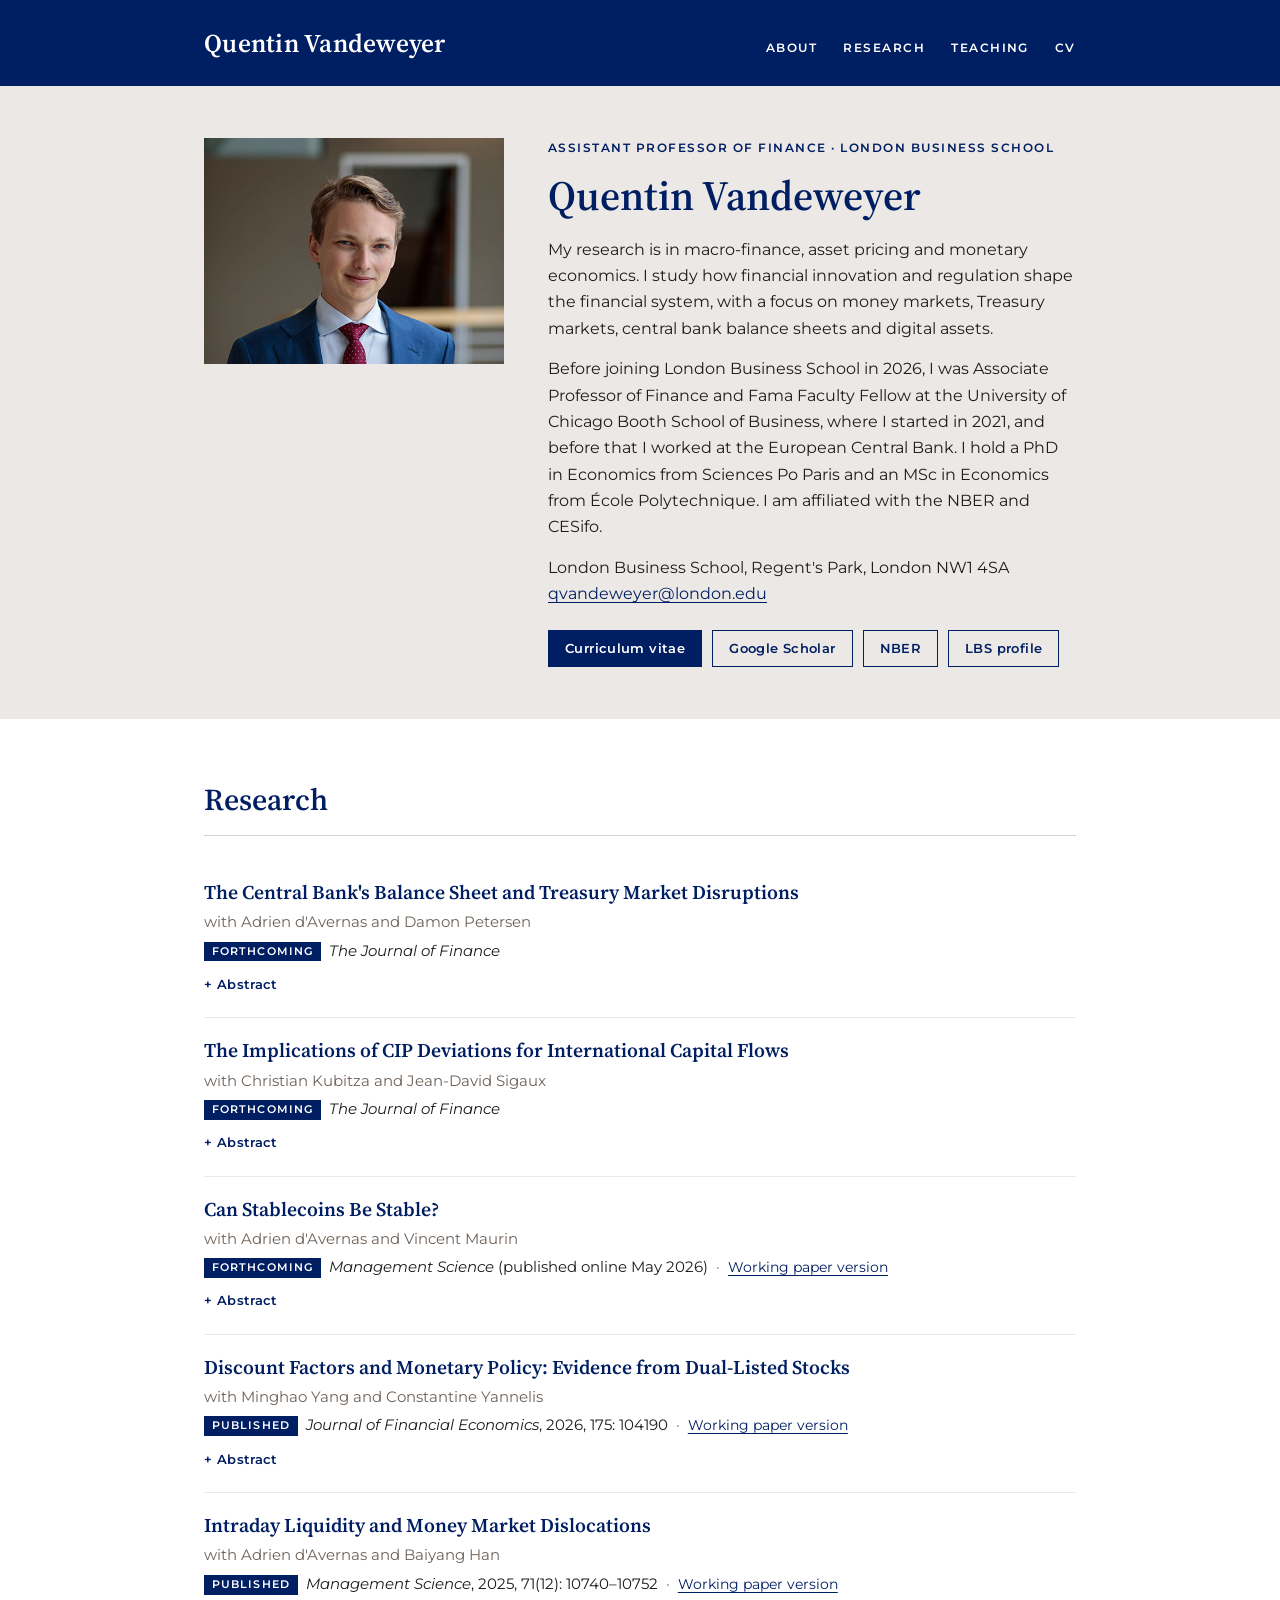
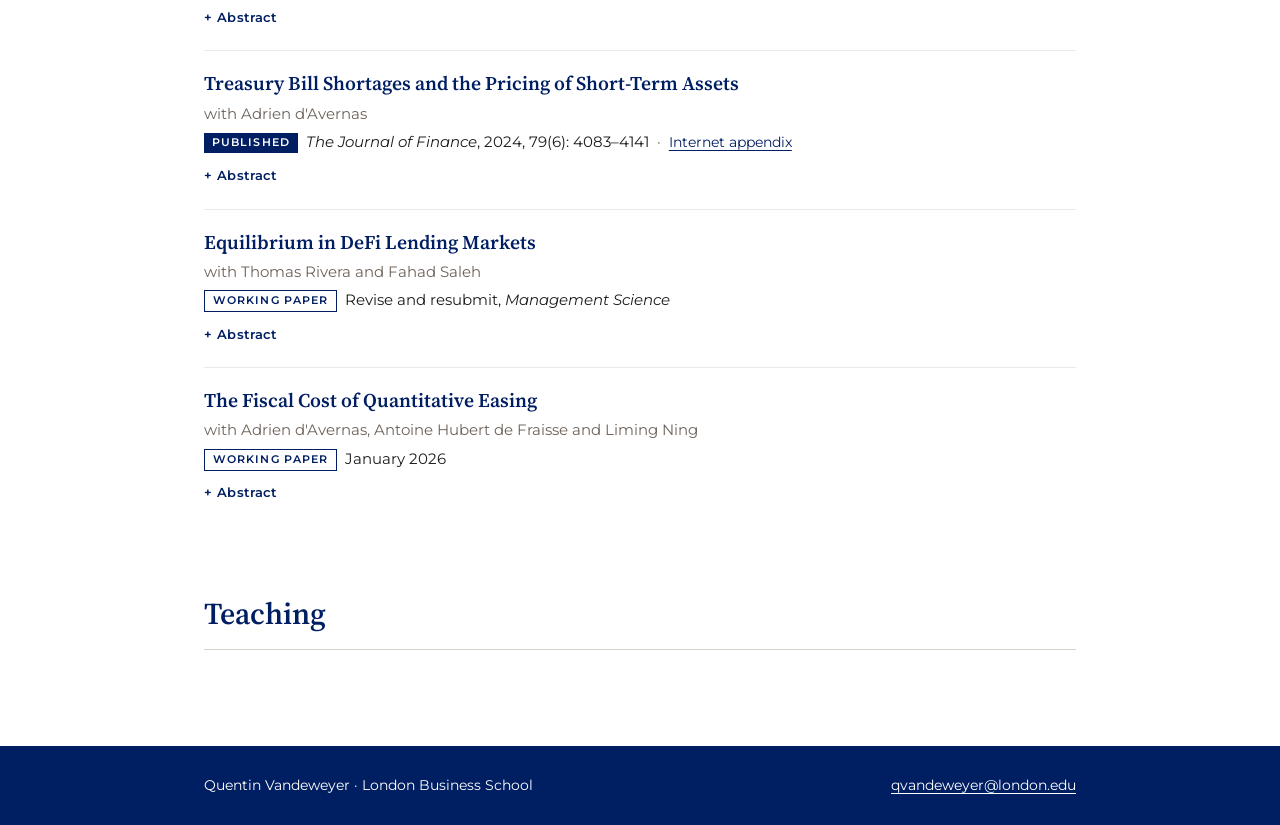
==== index.html @ 08b441ad "feat: personal website and updated CV for London Business School Replaces the WordPress redirect to " ====
<!doctype html>
<html lang="en">
<head>
  <meta charset="utf-8">
  <meta name="viewport" content="width=device-width, initial-scale=1">
  <title>Quentin Vandeweyer</title>
  <meta name="description" content="Quentin Vandeweyer, Assistant Professor of Finance at London Business School. Research in macro-finance, asset pricing and monetary economics.">
  <link rel="icon" href="assets/favicon.svg" type="image/svg+xml">
  <link rel="preconnect" href="https://fonts.googleapis.com">
  <link rel="preconnect" href="https://fonts.gstatic.com" crossorigin>
  <link href="https://fonts.googleapis.com/css2?family=Montserrat:wght@400;600&family=Source+Serif+4:opsz,wght@8..60,600&display=swap" rel="stylesheet">
  <link rel="stylesheet" href="style.css">
</head>
<body>

<header class="masthead">
  <div class="wrap">
    <a class="name" href="#top">Quentin Vandeweyer</a>
    <nav>
      <a href="#about">About</a>
      <a href="#research">Research</a>
      <a href="#teaching">Teaching</a>
      <a href="cv/cv.pdf">CV</a>
    </nav>
  </div>
</header>

<main id="top">

<section class="intro" id="about">
  <div class="wrap">
    <img src="assets/photo.jpg" alt="Portrait of Quentin Vandeweyer" width="512" height="386">
    <div>
      <p class="role">Assistant Professor of Finance &middot; London Business School</p>
      <h1>Quentin Vandeweyer</h1>
      <p>My research is in macro-finance, asset pricing and monetary economics. I study how financial innovation and regulation shape the financial system, with a focus on money markets, Treasury markets, central bank balance sheets and digital assets.</p>
      <p>Before joining London Business School in 2026, I was Associate Professor of Finance and Fama Faculty Fellow at the University of Chicago Booth School of Business, where I started in 2021, and before that I worked at the European Central Bank. I hold a PhD in Economics from Sciences Po Paris and an MSc in Economics from &Eacute;cole Polytechnique. I am affiliated with the NBER and CESifo.</p>
      <p>London Business School, Regent's Park, London NW1 4SA<br>
         <a href="mailto:qvandeweyer@london.edu">qvandeweyer@london.edu</a></p>
      <div class="links">
        <a class="primary" href="cv/cv.pdf">Curriculum vitae</a>
        <a href="https://scholar.google.com/citations?user=d5ex_toAAAAJ&amp;hl=en">Google Scholar</a>
        <a href="https://www.nber.org/people/quentin_vandeweyer">NBER</a>
        <a href="https://www.london.edu/faculty-and-research/faculty-profiles/q/quentin-vandeweyer">LBS profile</a>
      </div>
    </div>
  </div>
</section>

<div class="wrap">

<section class="block" id="research">
  <h2>Research</h2>
  <ol class="papers">

    <li class="paper">
      <h3><a href="papers/draft_treasury_oct2025.pdf">The Central Bank's Balance Sheet and Treasury Market Disruptions</a></h3>
      <p class="authors">with Adrien d'Avernas and Damon Petersen</p>
      <p class="status"><span class="tag">Forthcoming</span><em>The Journal of Finance</em></p>
      <details>
        <summary>Abstract</summary>
        <p>We study how banking regulation and the central bank balance sheet jointly influence Treasury market fragility. In a dynamic general equilibrium model, leverage-ratio requirements push Treasuries from banks to unregulated hedge funds that arbitrage the cash-futures basis, while intraday reserve regulations constrain banks' repo lending to hedge funds when repo funding is stressed. As a result, the likelihood and severity of disruptions&mdash;and, via hedge funds' compensation for liquidity risk, the cash-futures basis&mdash;depend on the size of the central bank's balance sheet and the expected duration of shocks.</p>
      </details>
    </li>

    <li class="paper">
      <h3><a href="papers/kubitzasigauxvandeweyer_20260309.pdf">The Implications of CIP Deviations for International Capital Flows</a></h3>
      <p class="authors">with Christian Kubitza and Jean-David Sigaux</p>
      <p class="status"><span class="tag">Forthcoming</span><em>The Journal of Finance</em></p>
      <details>
        <summary>Abstract</summary>
        <p>We study how deviations from covered interest rate parity affect international capital flows using novel data that combine euro-area FX derivatives with securities holdings statistics. Non-bank investors hedge nearly half of their USD exposures, primarily with short-term derivatives, creating a significant maturity mismatch with their bond holdings. Consistent with a currency-hedging channel, USD bond holdings decline following a widening of the USD&ndash;EUR cross-currency basis, especially for investors with larger hedging rollover needs. These bond-demand shifts significantly affect U.S. and euro-area bond prices. Our findings establish a new determinant of international capital flows with important consequences for financial stability.</p>
      </details>
    </li>

    <li class="paper">
      <h3><a href="https://doi.org/10.1287/mnsc.2024.06992">Can Stablecoins Be Stable?</a></h3>
      <p class="authors">with Adrien d'Avernas and Vincent Maurin</p>
      <p class="status"><span class="tag">Forthcoming</span><em>Management Science</em> (published online May 2026)<span class="sep">&middot;</span><a class="extra" href="papers/stablecoin_draft_dec_2025.pdf">Working paper version</a></p>
      <details>
        <summary>Abstract</summary>
        <p>This paper provides a general model of stablecoins, cryptocurrencies pegged to a traditional currency. We characterize the optimal design of a stablecoin protocol that generates seigniorage fees from issuance. We use this framework to assess the ability of various protocol designs to maintain the peg. Our model rationalizes algorithmic backing of stablecoins, but highlights its greater fragility relative to collateralization. Immutable smart contracts improve stability because the issuer suffers from a commitment problem. Even under full collateralization, promises to repurchase stablecoins when demand drops are not credible. Alternatively, the protocol can restore commitment by decentralizing issuance, which highlights a new benefit of DeFi protocols.</p>
      </details>
    </li>

    <li class="paper">
      <h3><a href="https://doi.org/10.1016/j.jfineco.2025.104190">Discount Factors and Monetary Policy: Evidence from Dual-Listed Stocks</a></h3>
      <p class="authors">with Minghao Yang and Constantine Yannelis</p>
      <p class="status"><span class="tag">Published</span><em>Journal of Financial Economics</em>, 2026, 175: 104190<span class="sep">&middot;</span><a class="extra" href="papers/dualshares_april_2025.pdf">Working paper version</a></p>
      <details>
        <summary>Abstract</summary>
        <p>This paper studies the transmission of monetary policy to the stock market through investors' discount factors. To isolate this channel, we examine the effect of U.S. monetary policy surprises on the price ratio of the same stock listed simultaneously in Hong Kong and Mainland China. We identify a strong discount rate channel driven exclusively by cycle-amplifying surprises, defined as rate cuts during easing cycles and surprise hikes during tightening cycles. A 100 basis point cycle-amplifying surprise induces a 30 basis point change in the price ratio within five days.</p>
      </details>
    </li>

    <li class="paper">
      <h3><a href="https://doi.org/10.1287/mnsc.2023.04037">Intraday Liquidity and Money Market Dislocations</a></h3>
      <p class="authors">with Adrien d'Avernas and Baiyang Han</p>
      <p class="status"><span class="tag">Published</span><em>Management Science</em>, 2025, 71(12): 10740&ndash;10752<span class="sep">&middot;</span><a class="extra" href="papers/intraday_liquidity_draft_december_2024.pdf">Working paper version</a></p>
      <details>
        <summary>Abstract</summary>
        <p>This paper proposes a new model of monetary policy implementation to account for two key developments: (i) the introduction of intraday liquidity requirements and (ii) the decreasing relevance of the federal funds market in favor of repurchase agreement (repo) markets with nonbank participants. Our paper studies how liquidity requirements prevent banks from arbitraging between the fed funds and repo markets and generate large repo spikes. We propose a simple measure of excess intraday reserves. Consistent with our theory, this metric is close to zero in 2019Q2, when U.S. repo markets experienced a spike of 400 basis points.</p>
      </details>
    </li>

    <li class="paper">
      <h3><a href="https://doi.org/10.1111/jofi.13376">Treasury Bill Shortages and the Pricing of Short-Term Assets</a></h3>
      <p class="authors">with Adrien d'Avernas</p>
      <p class="status"><span class="tag">Published</span><em>The Journal of Finance</em>, 2024, 79(6): 4083&ndash;4141<span class="sep">&middot;</span><a class="extra" href="papers/t-bill-shortage-internet-appendix.pdf">Internet appendix</a></p>
      <details>
        <summary>Abstract</summary>
        <p>We propose a model of post-GFC money markets and monetary policy implementation. In our framework, capital regulation may deter banks from intermediating liquidity derived from holding reserves to shadow banks. Consequently, money markets can be segmented, and the scarcity of Treasury bills available to shadow banks is the main driver of short-term spreads. In this regime, open market operations have an inverse effect on net liquidity provision when swapping ample reserves for scarce T-bills or repos. Our model quantitatively accounts for post-2010 time series for repo rates, T-bill yields, and the Fed's reverse repo facility usage.</p>
      </details>
    </li>

    <li class="paper">
      <h3><a href="papers/defi_lending_draft_march2024.pdf">Equilibrium in DeFi Lending Markets</a></h3>
      <p class="authors">with Thomas Rivera and Fahad Saleh</p>
      <p class="status"><span class="tag wp">Working paper</span>Revise and resubmit, <em>Management Science</em></p>
      <details>
        <summary>Abstract</summary>
        <p>We develop a model of Decentralized Finance (DeFi) lending platforms that set interest rates as programmable functions of the utilization of available funds. These platforms are unable to incorporate off-chain information into the platform's interest rates, leading to inefficient DeFi equilibria that feature excess demand or supply. Absent uncertainty about withdrawals, these inefficiencies can be made arbitrarily small through an interest rate function that is highly sensitive to changes in utilization. In contrast, in the presence of withdrawal shocks, the optimal interest rate function must balance a trade-off between the efficiency and volatility of interest rates.</p>
      </details>
    </li>

    <li class="paper">
      <h3><a href="papers/fiscal_cost_of_qe_draft_jan_2026.pdf">The Fiscal Cost of Quantitative Easing</a></h3>
      <p class="authors">with Adrien d'Avernas, Antoine Hubert de Fraisse and Liming Ning</p>
      <p class="status"><span class="tag wp">Working paper</span>January 2026</p>
      <details>
        <summary>Abstract</summary>
        <p>Quantitative easing (QE) shortens the duration of the consolidated public balance sheet by swapping long-term government bonds for short, floating-rate liabilities, thereby shifting interest-rate risk onto taxpayers. In segmented bond markets, absorbing duration from the marginal investor can support real activity, but it also generates state-contingent losses that must be financed with distortionary taxes. We quantify the resulting ex ante fiscal-efficiency cost by forecasting QE-portfolio return distributions and mapping these into expected tax deadweight losses under a conservative terminal tax rule. Across all recent U.S. QE programs, the expected costs total 0.24% of GDP under risk-neutral valuation and 0.94% as an upper bound. Relative to published benefit estimates, each QE program appears to have a positive NPV at inception.</p>
      </details>
    </li>

  </ol>
</section>

<section class="block" id="teaching">
  <h2>Teaching</h2>
</section>

</div>
</main>

<footer>
  <div class="wrap">
    <span>Quentin Vandeweyer &middot; London Business School</span>
    <a href="mailto:qvandeweyer@london.edu">qvandeweyer@london.edu</a>
  </div>
</footer>

</body>
</html>
---- style.css ----
:root {
  --navy: #001e62;
  --navy-soft: #5f739b;
  --stone: #ebe8e5;
  --stone-line: #d7d2cb;
  --ink: #1d1d1f;
  --muted: #6e6259;
  --bg: #ffffff;
  --serif: "Source Serif 4", Georgia, serif;
  --sans: "Montserrat", "Helvetica Neue", Arial, sans-serif;
}

* { box-sizing: border-box; }

html { scroll-behavior: smooth; }

body {
  margin: 0;
  background: var(--bg);
  color: var(--ink);
  font-family: var(--sans);
  font-size: 16px;
  line-height: 1.65;
}

a { color: var(--navy); text-underline-offset: 3px; }
a:hover { color: var(--navy-soft); }

.wrap { max-width: 920px; margin: 0 auto; padding: 0 24px; }

/* Header */
.masthead { background: var(--navy); color: #fff; }
.masthead .wrap {
  display: flex; flex-wrap: wrap; align-items: baseline; justify-content: space-between;
  gap: 8px 32px; padding-top: 22px; padding-bottom: 22px;
}
.masthead .name {
  font-family: var(--serif); font-weight: 600; font-size: 1.6rem; letter-spacing: 0.01em;
  color: #fff; text-decoration: none;
}
.masthead nav { display: flex; flex-wrap: wrap; gap: 4px 26px; }
.masthead nav a {
  color: #fff; text-decoration: none; font-size: 0.78rem; font-weight: 600;
  letter-spacing: 0.12em; text-transform: uppercase; padding-bottom: 3px;
  border-bottom: 2px solid transparent;
}
.masthead nav a:hover { color: #fff; border-bottom-color: #fff; }

/* Intro */
.intro { background: var(--stone); }
.intro .wrap {
  display: grid; grid-template-columns: 300px 1fr; gap: 44px; align-items: start;
  padding-top: 52px; padding-bottom: 52px;
}
.intro img { width: 100%; height: auto; display: block; }
.role {
  margin: 0 0 4px; font-size: 0.78rem; font-weight: 600; letter-spacing: 0.12em;
  text-transform: uppercase; color: var(--navy);
}
.intro h1 {
  margin: 0 0 18px; font-family: var(--serif); font-weight: 600; font-size: 2.6rem;
  line-height: 1.1; color: var(--navy);
}
.intro p { margin: 0 0 14px; }
.links { display: flex; flex-wrap: wrap; gap: 10px; margin-top: 22px; }
.links a {
  display: inline-block; padding: 7px 16px; border: 1.5px solid var(--navy);
  font-size: 0.8rem; font-weight: 600; text-decoration: none; letter-spacing: 0.03em;
}
.links a.primary { background: var(--navy); color: #fff; }
.links a:hover { background: var(--navy); color: #fff; }

/* Sections */
section.block { padding: 56px 0 8px; }
section.block h2 {
  font-family: var(--serif); font-weight: 600; font-size: 1.9rem; color: var(--navy);
  margin: 0 0 24px; padding-bottom: 10px; border-bottom: 1px solid var(--stone-line);
}

/* Papers */
.papers { list-style: none; margin: 0; padding: 0; }
.paper { padding: 20px 0; border-bottom: 1px solid var(--stone); }
.paper:last-child { border-bottom: 0; }
.paper h3 {
  margin: 0 0 4px; font-family: var(--serif); font-weight: 600; font-size: 1.22rem; line-height: 1.35;
}
.paper h3 a { text-decoration: none; }
.paper h3 a:hover { text-decoration: underline; }
.authors { margin: 0; color: var(--muted); font-size: 0.92rem; }
.status { margin: 4px 0 0; font-size: 0.92rem; }
.status em { font-style: italic; }
.tag {
  display: inline-block; margin-right: 8px; padding: 1px 8px; font-size: 0.68rem; font-weight: 600;
  letter-spacing: 0.1em; text-transform: uppercase; vertical-align: 1px;
  background: var(--navy); color: #fff;
}
.tag.wp { background: transparent; color: var(--navy); border: 1px solid var(--navy); }
.paper details { margin-top: 8px; }
.paper summary {
  display: inline-block; cursor: pointer; font-size: 0.8rem; font-weight: 600; color: var(--navy);
  letter-spacing: 0.03em; list-style: none;
}
.paper summary::-webkit-details-marker { display: none; }
.paper summary::before { content: "+ "; }
.paper details[open] summary::before { content: "\2212  "; }
.paper .extra { font-size: 0.85rem; }
.paper .sep { margin: 0 8px; color: var(--muted); }
.paper details p { margin: 10px 0 0; font-size: 0.93rem; max-width: 72ch; }

.empty { color: var(--muted); margin: 0; }

/* Footer */
footer { margin-top: 64px; background: var(--navy); color: #fff; font-size: 0.85rem; }
footer .wrap { padding-top: 28px; padding-bottom: 28px; display: flex; flex-wrap: wrap; justify-content: space-between; gap: 12px; }
footer a { color: #fff; }

@media (max-width: 720px) {
  .wrap { padding: 0 16px; }
  .intro .wrap { grid-template-columns: 1fr; gap: 24px; padding-top: 32px; padding-bottom: 36px; }
  .intro img { max-width: 320px; }
  .intro h1 { font-size: 2.1rem; }
  section.block { padding-top: 40px; }
}
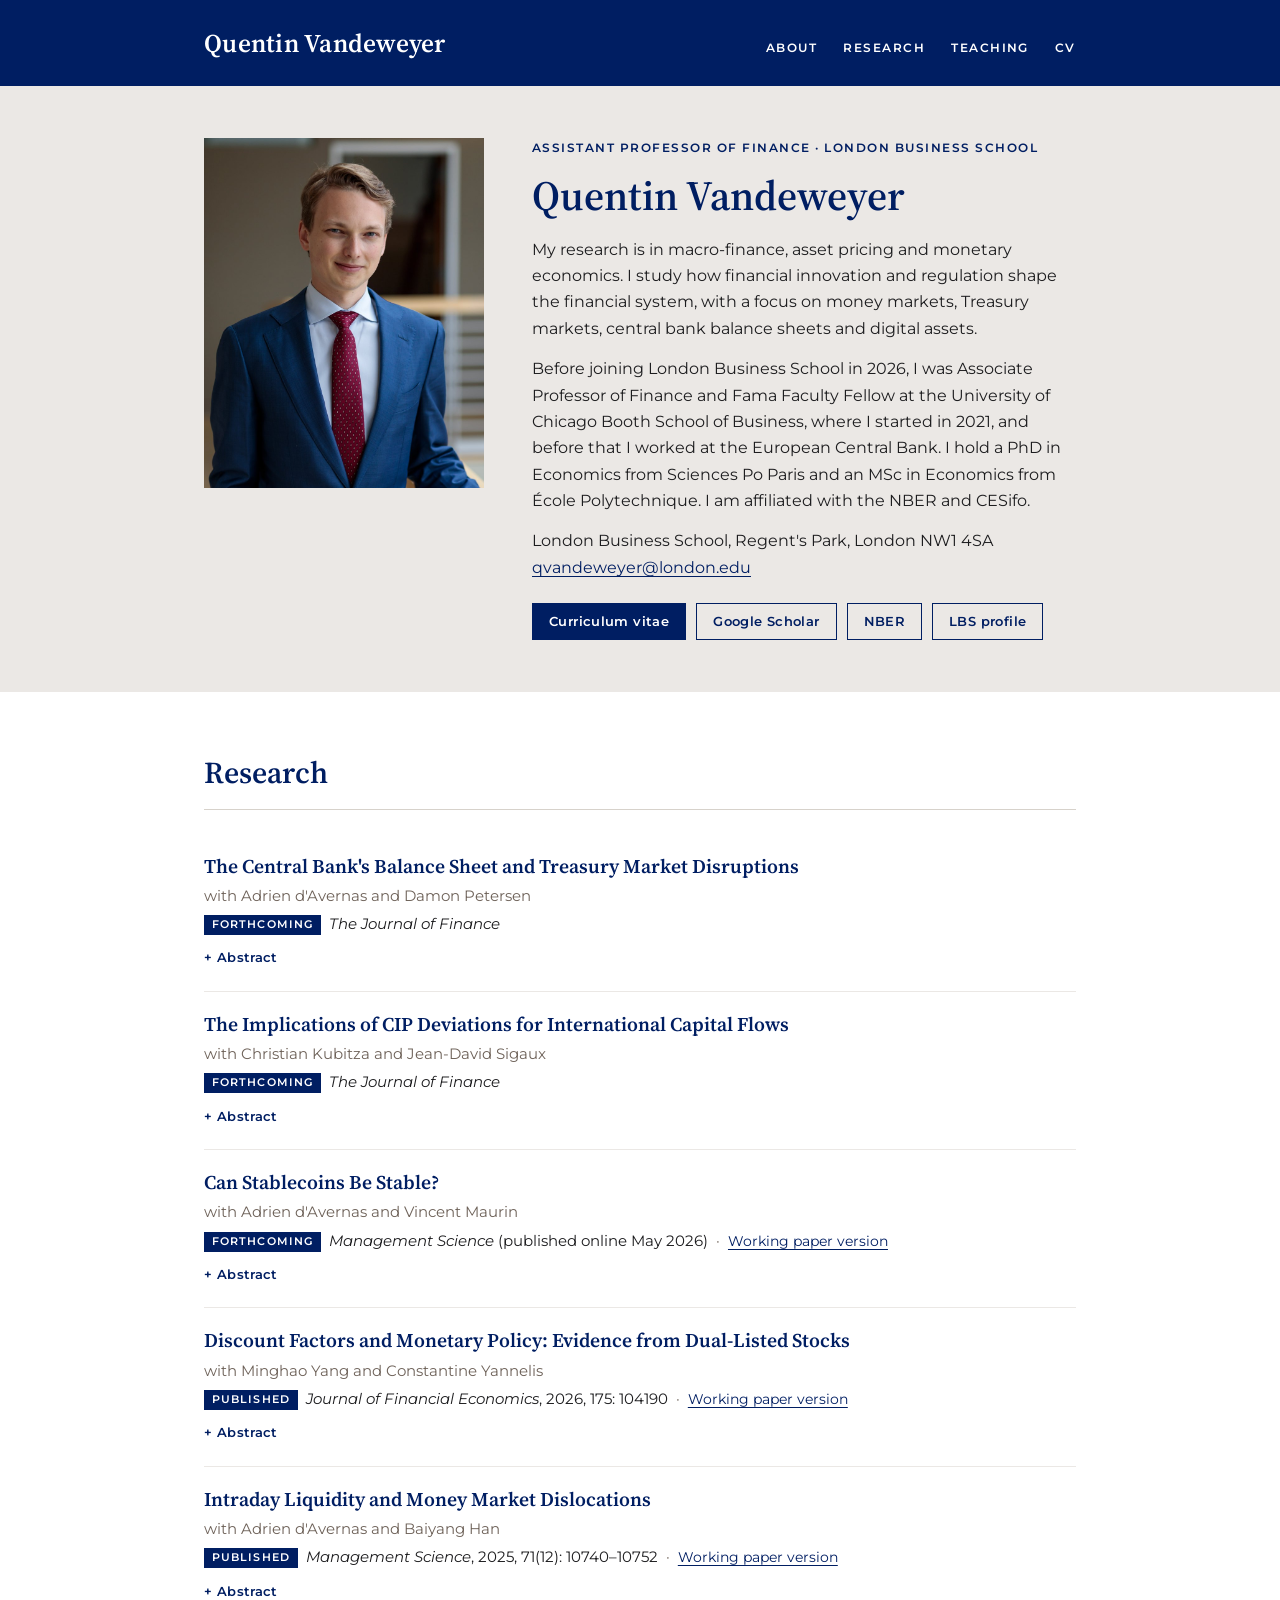
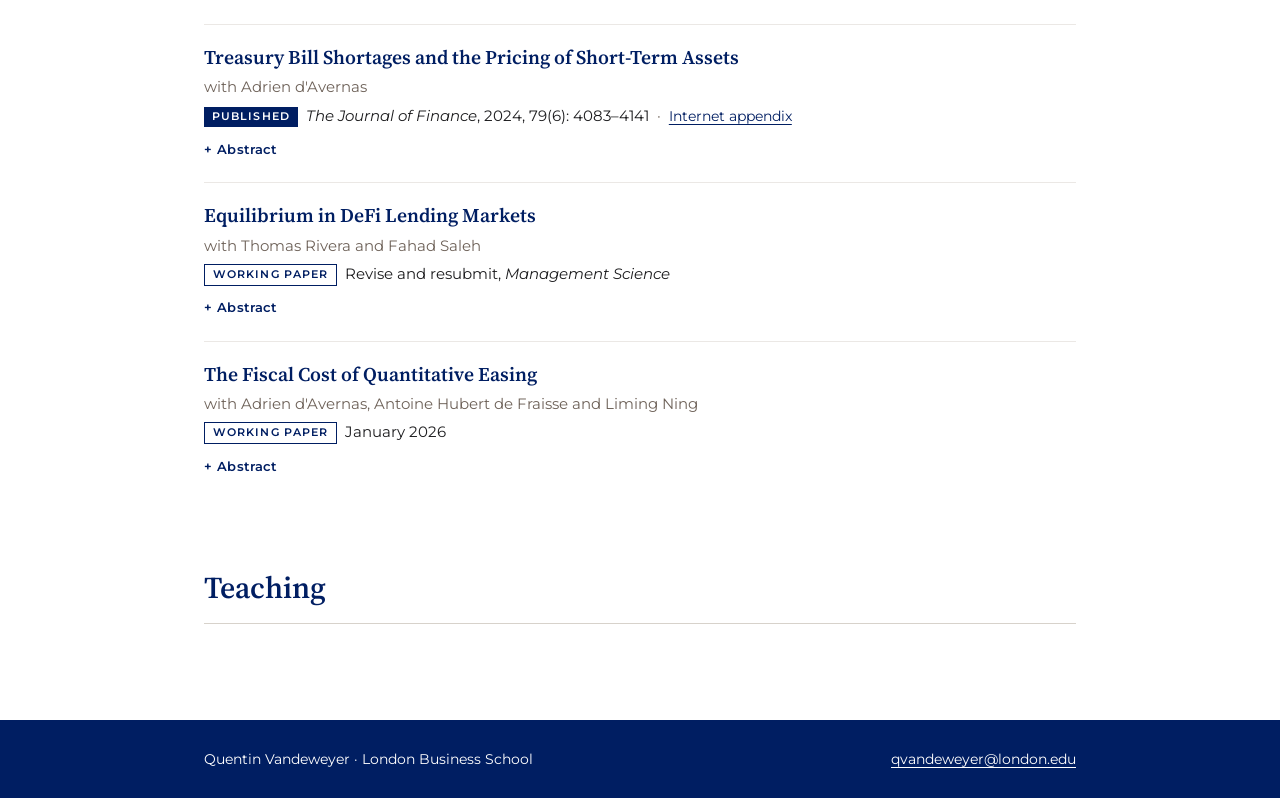
==== commit 6fae6e66: "fix: vertical portrait crop from the original photo shoot Co-Authored-By: Claude Opus 5.5 <noreply@a" ====
--- a/index.html
+++ b/index.html
@@ -29,7 +29,7 @@
 
 <section class="intro" id="about">
   <div class="wrap">
-    <img src="assets/photo.jpg" alt="Portrait of Quentin Vandeweyer" width="512" height="386">
+    <img src="assets/photo.jpg" alt="Portrait of Quentin Vandeweyer" width="900" height="1125">
     <div>
       <p class="role">Assistant Professor of Finance &middot; London Business School</p>
       <h1>Quentin Vandeweyer</h1>
--- a/style.css
+++ b/style.css
@@ -49,7 +49,7 @@
 /* Intro */
 .intro { background: var(--stone); }
 .intro .wrap {
-  display: grid; grid-template-columns: 300px 1fr; gap: 44px; align-items: start;
+  display: grid; grid-template-columns: 280px 1fr; gap: 48px; align-items: start;
   padding-top: 52px; padding-bottom: 52px;
 }
 .intro img { width: 100%; height: auto; display: block; }
@@ -117,7 +117,7 @@
 @media (max-width: 720px) {
   .wrap { padding: 0 16px; }
   .intro .wrap { grid-template-columns: 1fr; gap: 24px; padding-top: 32px; padding-bottom: 36px; }
-  .intro img { max-width: 320px; }
+  .intro img { max-width: 260px; }
   .intro h1 { font-size: 2.1rem; }
   section.block { padding-top: 40px; }
 }
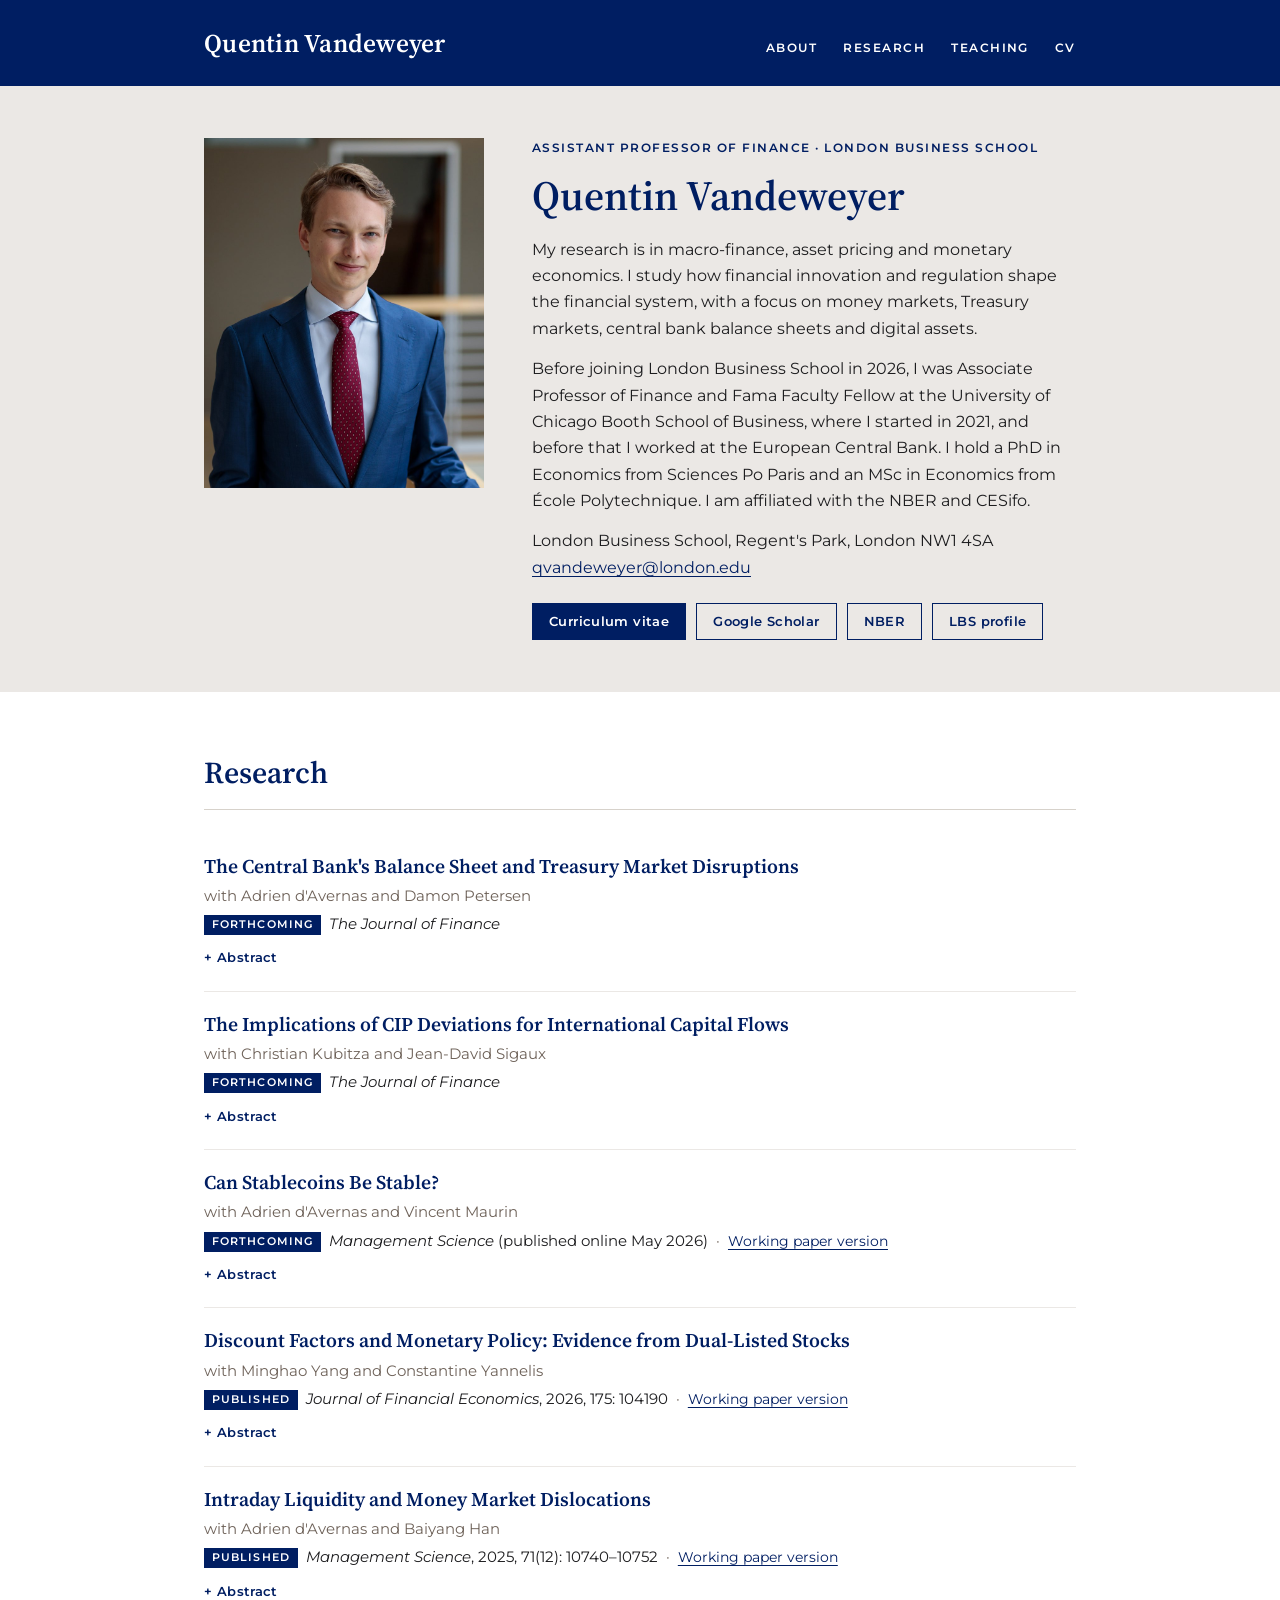
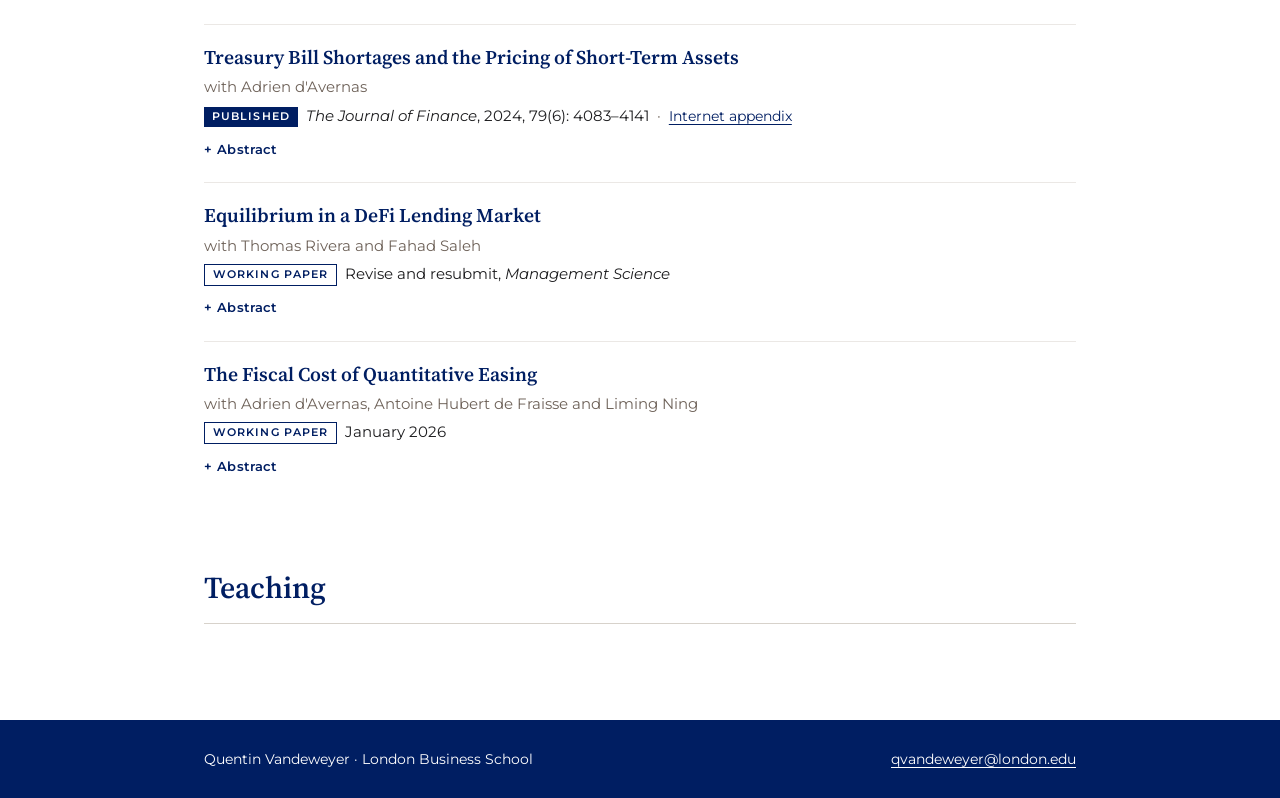
==== commit 4fbf8461: "fix: DeFi paper title as on the coauthors' pages and SSRN Co-Authored-By: Claude Opus 5.5 <noreply@a" ====
--- a/index.html
+++ b/index.html
@@ -114,7 +114,7 @@
     </li>
 
     <li class="paper">
-      <h3><a href="papers/defi_lending_draft_march2024.pdf">Equilibrium in DeFi Lending Markets</a></h3>
+      <h3><a href="papers/defi_lending_draft_march2024.pdf">Equilibrium in a DeFi Lending Market</a></h3>
       <p class="authors">with Thomas Rivera and Fahad Saleh</p>
       <p class="status"><span class="tag wp">Working paper</span>Revise and resubmit, <em>Management Science</em></p>
       <details>
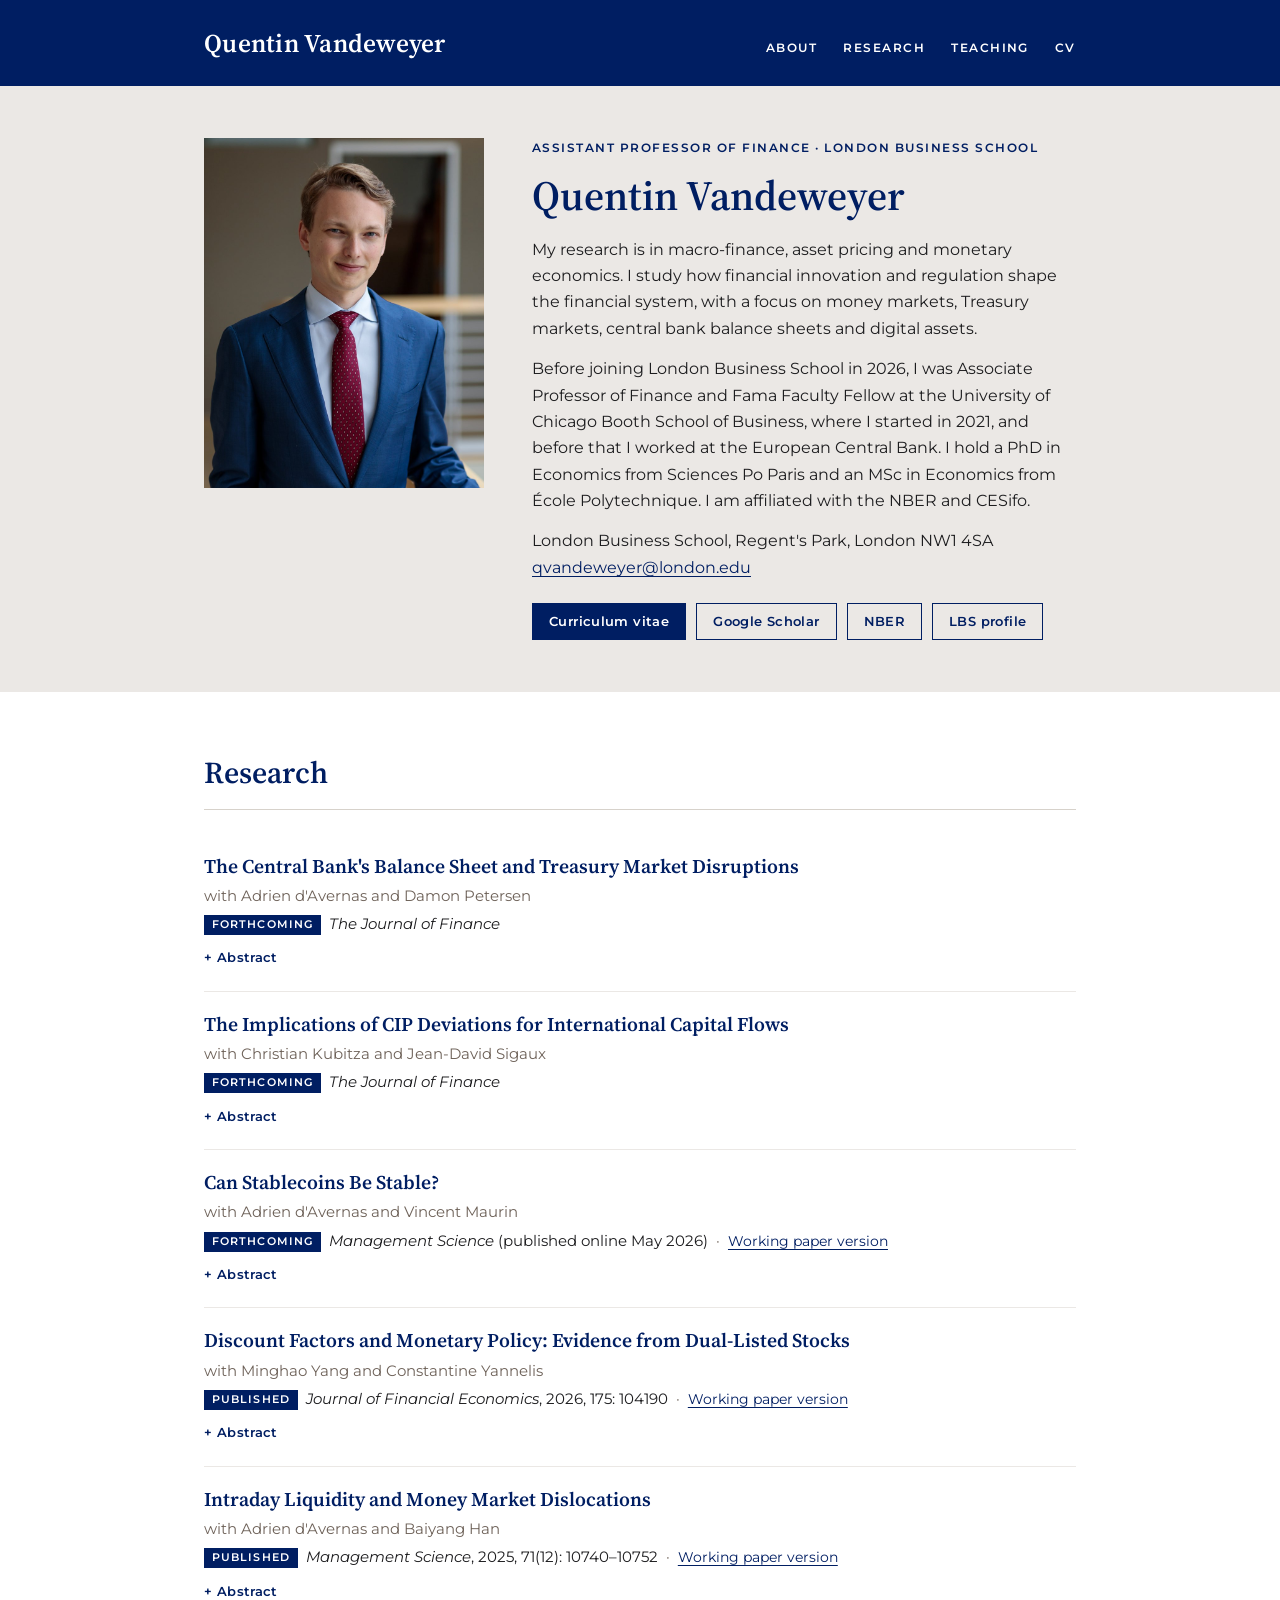
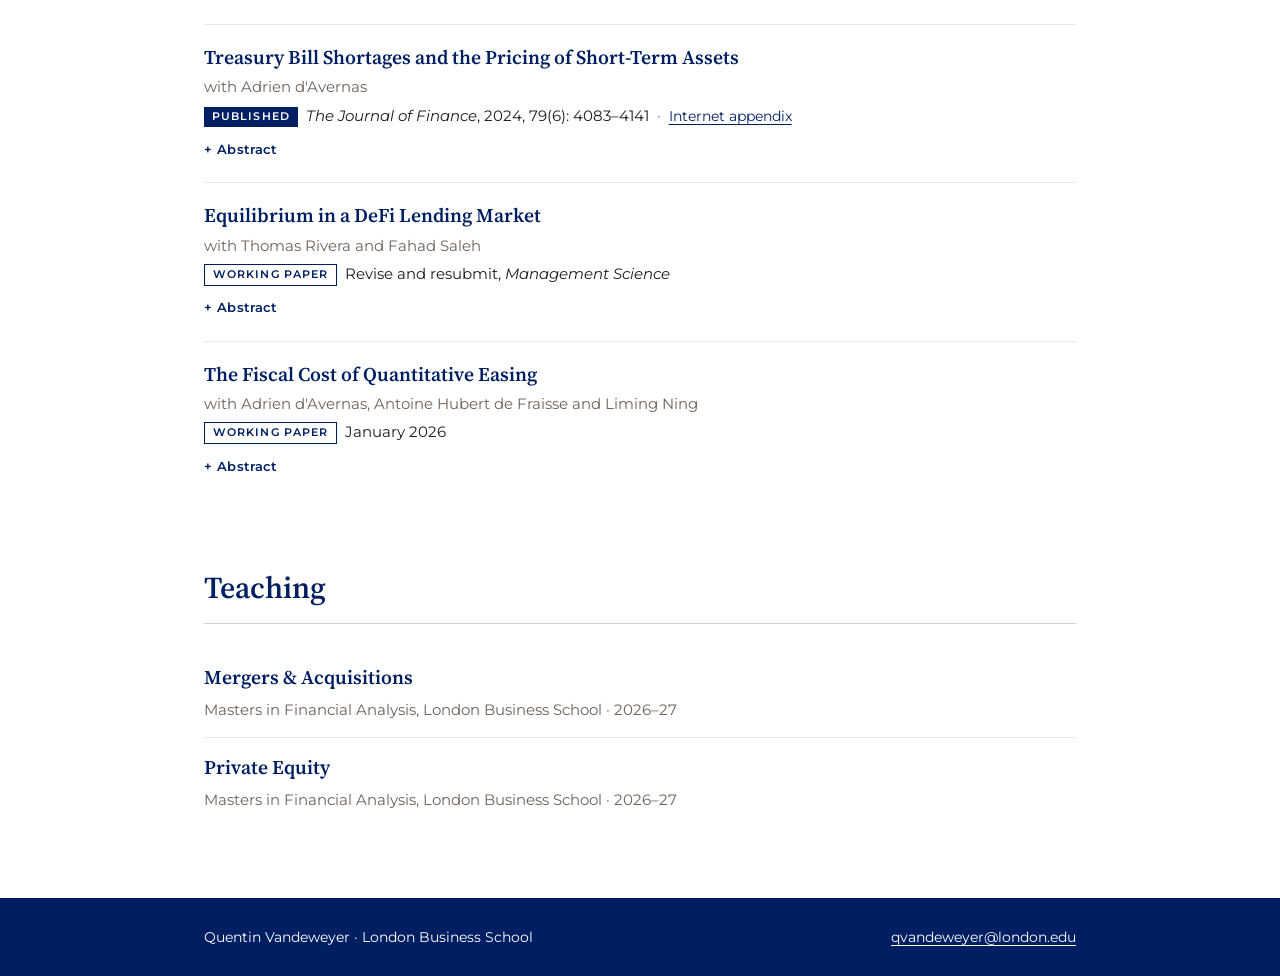
==== commit f2f53f89: "feat: 2026 talks on the CV and LBS teaching on the website Co-Authored-By: Claude Opus 5.5 <noreply@" ====
--- a/index.html
+++ b/index.html
@@ -138,6 +138,16 @@
 
 <section class="block" id="teaching">
   <h2>Teaching</h2>
+  <ul class="courses">
+    <li class="course">
+      <h3>Mergers &amp; Acquisitions</h3>
+      <p class="authors">Masters in Financial Analysis, London Business School &middot; 2026&ndash;27</p>
+    </li>
+    <li class="course">
+      <h3>Private Equity</h3>
+      <p class="authors">Masters in Financial Analysis, London Business School &middot; 2026&ndash;27</p>
+    </li>
+  </ul>
 </section>
 
 </div>
--- a/style.css
+++ b/style.css
@@ -107,6 +107,11 @@
 .paper .sep { margin: 0 8px; color: var(--muted); }
 .paper details p { margin: 10px 0 0; font-size: 0.93rem; max-width: 72ch; }
 
+
+.courses { list-style: none; margin: 0; padding: 0; }
+.course { padding: 14px 0; border-bottom: 1px solid var(--stone); }
+.course:last-child { border-bottom: 0; }
+.course h3 { margin: 0 0 4px; font-family: var(--serif); font-weight: 600; font-size: 1.22rem; color: var(--navy); }
 .empty { color: var(--muted); margin: 0; }
 
 /* Footer */
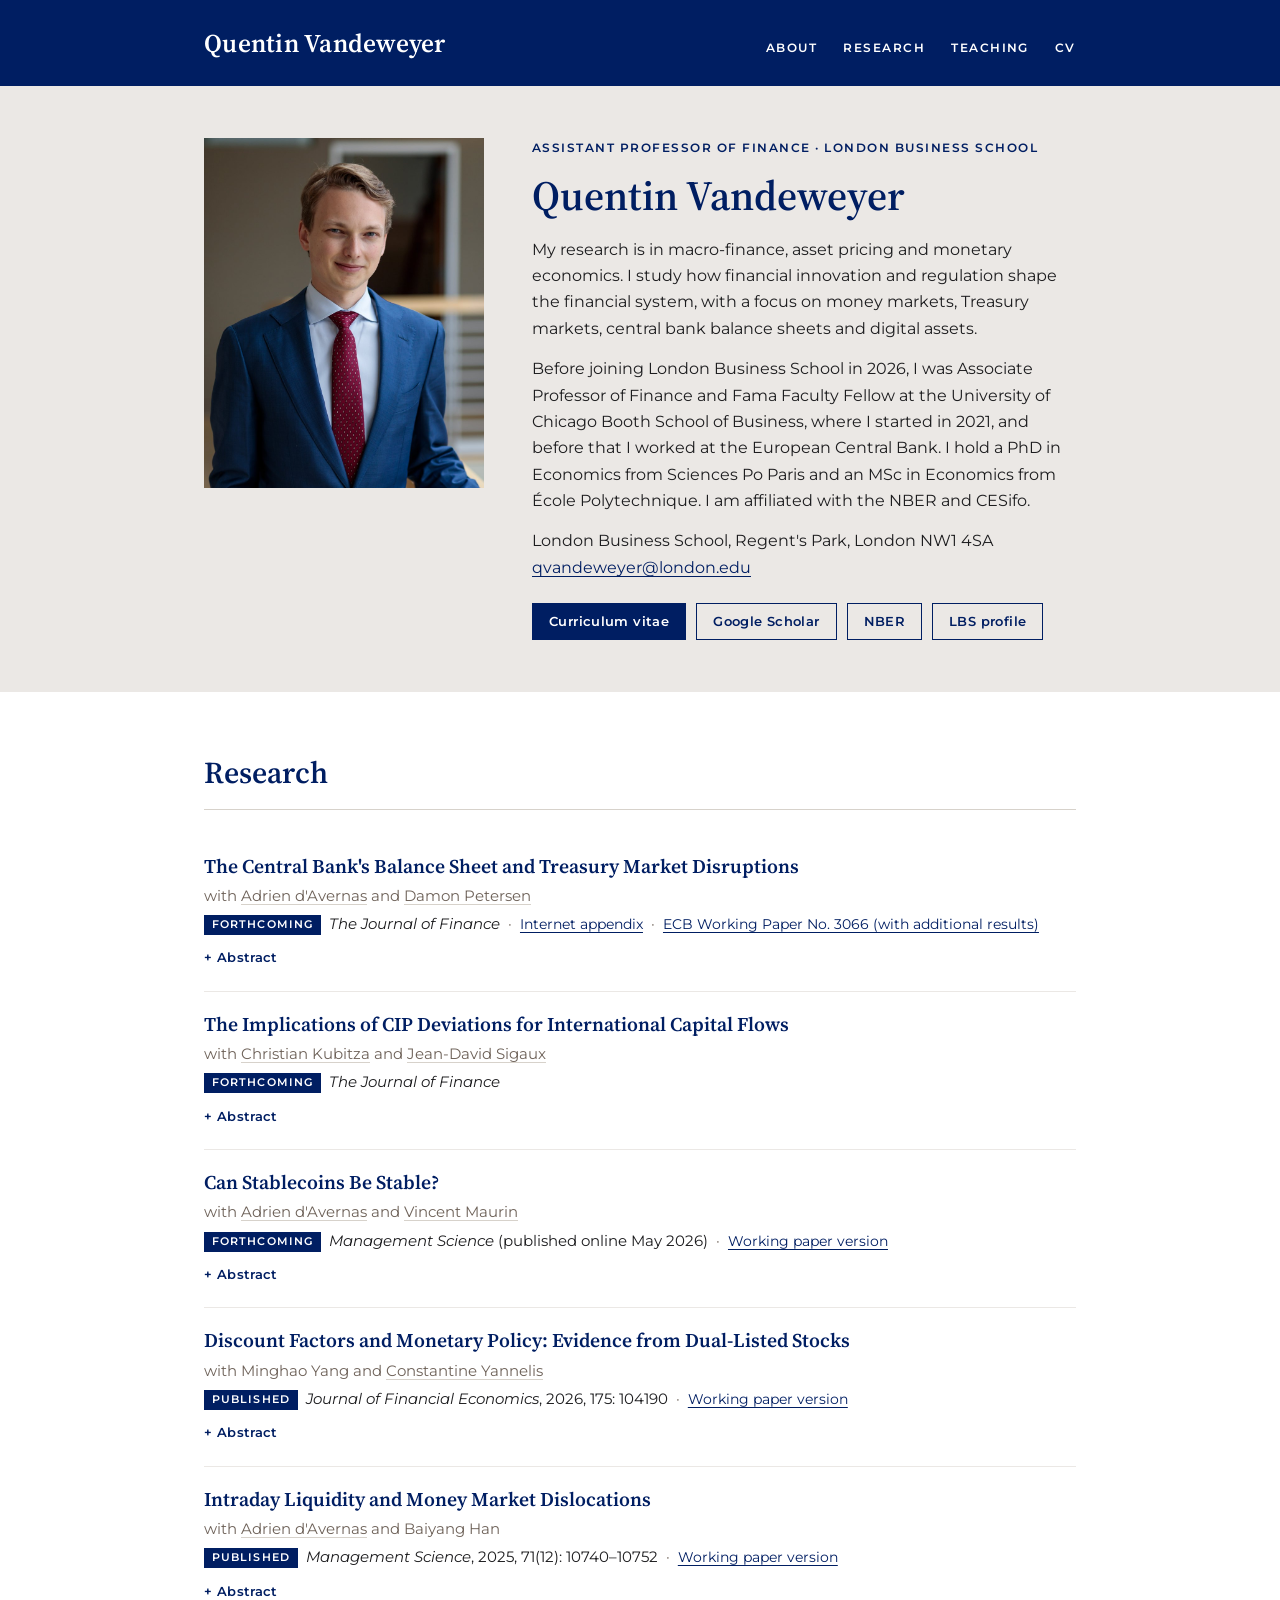
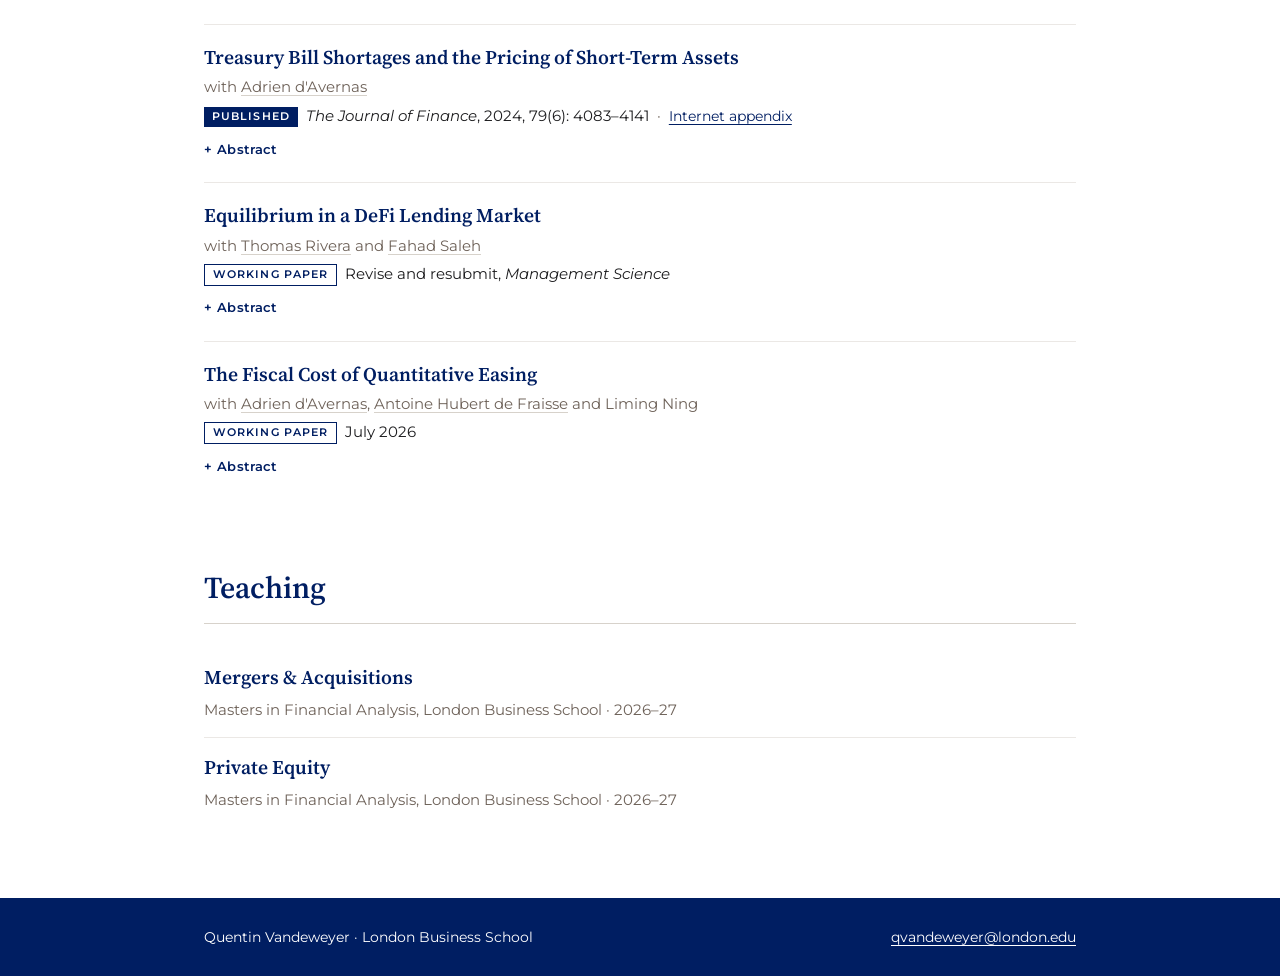
==== commit b0458c5a: "feat: latest paper versions and abstracts, ECB working paper, coauthor links Co-Authored-By: Claude " ====
--- a/index.html
+++ b/index.html
@@ -52,20 +52,19 @@
 <section class="block" id="research">
   <h2>Research</h2>
   <ol class="papers">
-
     <li class="paper">
-      <h3><a href="papers/draft_treasury_oct2025.pdf">The Central Bank's Balance Sheet and Treasury Market Disruptions</a></h3>
-      <p class="authors">with Adrien d'Avernas and Damon Petersen</p>
-      <p class="status"><span class="tag">Forthcoming</span><em>The Journal of Finance</em></p>
+      <h3><a href="papers/treasury_disruptions_jul2026.pdf">The Central Bank&#x27;s Balance Sheet and Treasury Market Disruptions</a></h3>
+      <p class="authors">with <a href="https://www.adriendavernas.com/">Adrien d&#x27;Avernas</a> and <a href="https://www.damonpetersen.com/home">Damon Petersen</a></p>
+      <p class="status"><span class="tag">Forthcoming</span><em>The Journal of Finance</em><span class="sep">&middot;</span><a class="extra" href="papers/treasury_disruptions_internet_appendix_jul2026.pdf">Internet appendix</a><span class="sep">&middot;</span><a class="extra" href="https://www.ecb.europa.eu/pub/pdf/scpwps/ecb.wp3066~0891594d15.en.pdf">ECB Working Paper No. 3066 (with additional results)</a></p>
       <details>
         <summary>Abstract</summary>
-        <p>We study how banking regulation and the central bank balance sheet jointly influence Treasury market fragility. In a dynamic general equilibrium model, leverage-ratio requirements push Treasuries from banks to unregulated hedge funds that arbitrage the cash-futures basis, while intraday reserve regulations constrain banks' repo lending to hedge funds when repo funding is stressed. As a result, the likelihood and severity of disruptions&mdash;and, via hedge funds' compensation for liquidity risk, the cash-futures basis&mdash;depend on the size of the central bank's balance sheet and the expected duration of shocks.</p>
+        <p>We study how banking regulation and the central bank balance sheet jointly influence Treasury market fragility. In a dynamic general equilibrium model, leverage-ratio requirements push Treasuries from banks to unregulated hedge funds that arbitrage the cash-futures basis, while intraday reserve regulations constrain banks&#x27; repo lending to hedge funds when repo funding is stressed. As a result, the likelihood and severity of disruptions&mdash;and, via hedge funds&#x27; compensation for liquidity risk, the cash-futures basis&mdash;depend on the size of the central bank&#x27;s balance sheet and the expected duration of shocks.</p>
       </details>
     </li>
 
     <li class="paper">
-      <h3><a href="papers/kubitzasigauxvandeweyer_20260309.pdf">The Implications of CIP Deviations for International Capital Flows</a></h3>
-      <p class="authors">with Christian Kubitza and Jean-David Sigaux</p>
+      <h3><a href="papers/cip_deviations_sep2026.pdf">The Implications of CIP Deviations for International Capital Flows</a></h3>
+      <p class="authors">with <a href="https://www.christiankubitza.com/">Christian Kubitza</a> and <a href="https://sites.google.com/site/jeandavidsigaux">Jean-David Sigaux</a></p>
       <p class="status"><span class="tag">Forthcoming</span><em>The Journal of Finance</em></p>
       <details>
         <summary>Abstract</summary>
@@ -75,27 +74,27 @@
 
     <li class="paper">
       <h3><a href="https://doi.org/10.1287/mnsc.2024.06992">Can Stablecoins Be Stable?</a></h3>
-      <p class="authors">with Adrien d'Avernas and Vincent Maurin</p>
-      <p class="status"><span class="tag">Forthcoming</span><em>Management Science</em> (published online May 2026)<span class="sep">&middot;</span><a class="extra" href="papers/stablecoin_draft_dec_2025.pdf">Working paper version</a></p>
+      <p class="authors">with <a href="https://www.adriendavernas.com/">Adrien d&#x27;Avernas</a> and <a href="https://sites.google.com/site/vincentmmaurin/home">Vincent Maurin</a></p>
+      <p class="status"><span class="tag">Forthcoming</span><em>Management Science</em> (published online May 2026)<span class="sep">&middot;</span><a class="extra" href="papers/stablecoins_feb2026.pdf">Working paper version</a></p>
       <details>
         <summary>Abstract</summary>
-        <p>This paper provides a general model of stablecoins, cryptocurrencies pegged to a traditional currency. We characterize the optimal design of a stablecoin protocol that generates seigniorage fees from issuance. We use this framework to assess the ability of various protocol designs to maintain the peg. Our model rationalizes algorithmic backing of stablecoins, but highlights its greater fragility relative to collateralization. Immutable smart contracts improve stability because the issuer suffers from a commitment problem. Even under full collateralization, promises to repurchase stablecoins when demand drops are not credible. Alternatively, the protocol can restore commitment by decentralizing issuance, which highlights a new benefit of DeFi protocols.</p>
+        <p>This paper provides a general model of stablecoins, cryptocurrencies pegged to a traditional currency. We characterize the optimal design of a stablecoin protocol that generates seigniorage fees from issuance. We use this framework to assess the ability of various protocol designs to maintain the peg. Our model rationalizes algorithmic backing of stablecoins but highlights its greater fragility relative to collateralization. Immutable smart contracts improve stability because the issuer suffers from a commitment problem. Even under full collateralization, promises to repurchase stablecoins when demand drops are not credible. Alternatively, the protocol can restore commitment by decentralizing issuance, and this highlights a new benefit of DeFi protocols.</p>
       </details>
     </li>
 
     <li class="paper">
       <h3><a href="https://doi.org/10.1016/j.jfineco.2025.104190">Discount Factors and Monetary Policy: Evidence from Dual-Listed Stocks</a></h3>
-      <p class="authors">with Minghao Yang and Constantine Yannelis</p>
-      <p class="status"><span class="tag">Published</span><em>Journal of Financial Economics</em>, 2026, 175: 104190<span class="sep">&middot;</span><a class="extra" href="papers/dualshares_april_2025.pdf">Working paper version</a></p>
+      <p class="authors">with Minghao Yang and <a href="https://www.econ.cam.ac.uk/people/academic/constantine-yannelis">Constantine Yannelis</a></p>
+      <p class="status"><span class="tag">Published</span><em>Journal of Financial Economics</em>, 2026, 175: 104190<span class="sep">&middot;</span><a class="extra" href="papers/dual_listed_jul2025.pdf">Working paper version</a></p>
       <details>
         <summary>Abstract</summary>
-        <p>This paper studies the transmission of monetary policy to the stock market through investors' discount factors. To isolate this channel, we examine the effect of U.S. monetary policy surprises on the price ratio of the same stock listed simultaneously in Hong Kong and Mainland China. We identify a strong discount rate channel driven exclusively by cycle-amplifying surprises, defined as rate cuts during easing cycles and surprise hikes during tightening cycles. A 100 basis point cycle-amplifying surprise induces a 30 basis point change in the price ratio within five days.</p>
+        <p>This paper studies the transmission of monetary policy to the stock market through investors&#x27; discount factors. To isolate this channel, we investigate the effect of US monetary policy surprises on the ratio of prices of the same stock listed simultaneously in Hong Kong and Mainland China. We identify a strong discount rate channel driven exclusively by cycle-amplifying surprises, defined as rate cuts during easing cycles and surprise hikes during tightening cycles. A 100 basis point of such cycle-amplifying surprise induces a 30 basis point change in the price ratio within five days.</p>
       </details>
     </li>
 
     <li class="paper">
       <h3><a href="https://doi.org/10.1287/mnsc.2023.04037">Intraday Liquidity and Money Market Dislocations</a></h3>
-      <p class="authors">with Adrien d'Avernas and Baiyang Han</p>
+      <p class="authors">with <a href="https://www.adriendavernas.com/">Adrien d&#x27;Avernas</a> and Baiyang Han</p>
       <p class="status"><span class="tag">Published</span><em>Management Science</em>, 2025, 71(12): 10740&ndash;10752<span class="sep">&middot;</span><a class="extra" href="papers/intraday_liquidity_draft_december_2024.pdf">Working paper version</a></p>
       <details>
         <summary>Abstract</summary>
@@ -105,31 +104,31 @@
 
     <li class="paper">
       <h3><a href="https://doi.org/10.1111/jofi.13376">Treasury Bill Shortages and the Pricing of Short-Term Assets</a></h3>
-      <p class="authors">with Adrien d'Avernas</p>
+      <p class="authors">with <a href="https://www.adriendavernas.com/">Adrien d&#x27;Avernas</a></p>
       <p class="status"><span class="tag">Published</span><em>The Journal of Finance</em>, 2024, 79(6): 4083&ndash;4141<span class="sep">&middot;</span><a class="extra" href="papers/t-bill-shortage-internet-appendix.pdf">Internet appendix</a></p>
       <details>
         <summary>Abstract</summary>
-        <p>We propose a model of post-GFC money markets and monetary policy implementation. In our framework, capital regulation may deter banks from intermediating liquidity derived from holding reserves to shadow banks. Consequently, money markets can be segmented, and the scarcity of Treasury bills available to shadow banks is the main driver of short-term spreads. In this regime, open market operations have an inverse effect on net liquidity provision when swapping ample reserves for scarce T-bills or repos. Our model quantitatively accounts for post-2010 time series for repo rates, T-bill yields, and the Fed's reverse repo facility usage.</p>
+        <p>We propose a model of post-Great Financial Crisis (GFC) money markets and monetary policy implementation. In our framework, capital regulation may deter banks from intermediating liquidity derived from holding reserves to shadow banks. Consequently, money markets can be segmented, and the scarcity of Treasury bills available to shadow banks is the main driver of short-term spreads. In this regime, open market operations have an inverse effect on net liquidity provision when swapping ample reserves for scarce T-bills or repos. Our model quantitatively accounts for post-2010 time series for repo rates, T-bill yields, and the Fed&#x27;s reverse repo facility usage.</p>
       </details>
     </li>
 
     <li class="paper">
-      <h3><a href="papers/defi_lending_draft_march2024.pdf">Equilibrium in a DeFi Lending Market</a></h3>
-      <p class="authors">with Thomas Rivera and Fahad Saleh</p>
+      <h3><a href="https://papers.ssrn.com/sol3/papers.cfm?abstract_id=4389890">Equilibrium in a DeFi Lending Market</a></h3>
+      <p class="authors">with <a href="https://sites.google.com/site/thomasjriveraecon/home">Thomas Rivera</a> and <a href="https://www.fahadsaleh.com/">Fahad Saleh</a></p>
       <p class="status"><span class="tag wp">Working paper</span>Revise and resubmit, <em>Management Science</em></p>
       <details>
         <summary>Abstract</summary>
-        <p>We develop a model of Decentralized Finance (DeFi) lending platforms that set interest rates as programmable functions of the utilization of available funds. These platforms are unable to incorporate off-chain information into the platform's interest rates, leading to inefficient DeFi equilibria that feature excess demand or supply. Absent uncertainty about withdrawals, these inefficiencies can be made arbitrarily small through an interest rate function that is highly sensitive to changes in utilization. In contrast, in the presence of withdrawal shocks, the optimal interest rate function must balance a trade-off between the efficiency and volatility of interest rates.</p>
+        <p>We provide an economic model of a Decentralized Lending Protocol (DLP) and analyze its novel pricing mechanism. We show that the mechanism admits a unique equilibrium under general conditions, allowing for risk aversion and incomplete information. Additionally, we demonstrate that when borrowers and lenders are fully informed about the state of the credit market, then the DLP can generate approximately efficient interest rates even if the DLP pricing mechanism cannot condition on the state of the credit market. In contrast, we show that if users face uncertainty about the state of the credit market, then any DLP pricing mechanism must generate interest rates that are inefficient. Given these findings, our results highlight that the key inefficiency of the DLP pricing mechanism arises from uncertainty faced by DLP users.</p>
       </details>
     </li>
 
     <li class="paper">
-      <h3><a href="papers/fiscal_cost_of_qe_draft_jan_2026.pdf">The Fiscal Cost of Quantitative Easing</a></h3>
-      <p class="authors">with Adrien d'Avernas, Antoine Hubert de Fraisse and Liming Ning</p>
-      <p class="status"><span class="tag wp">Working paper</span>January 2026</p>
+      <h3><a href="papers/fiscal_cost_qe_jul2026.pdf">The Fiscal Cost of Quantitative Easing</a></h3>
+      <p class="authors">with <a href="https://www.adriendavernas.com/">Adrien d&#x27;Avernas</a>, <a href="https://antoinehubertdefraisse.github.io/">Antoine Hubert de Fraisse</a> and Liming Ning</p>
+      <p class="status"><span class="tag wp">Working paper</span>July 2026</p>
       <details>
         <summary>Abstract</summary>
-        <p>Quantitative easing (QE) shortens the duration of the consolidated public balance sheet by swapping long-term government bonds for short, floating-rate liabilities, thereby shifting interest-rate risk onto taxpayers. In segmented bond markets, absorbing duration from the marginal investor can support real activity, but it also generates state-contingent losses that must be financed with distortionary taxes. We quantify the resulting ex ante fiscal-efficiency cost by forecasting QE-portfolio return distributions and mapping these into expected tax deadweight losses under a conservative terminal tax rule. Across all recent U.S. QE programs, the expected costs total 0.24% of GDP under risk-neutral valuation and 0.94% as an upper bound. Relative to published benefit estimates, each QE program appears to have a positive NPV at inception.</p>
+        <p>Quantitative easing (QE) shortens the duration of the consolidated public balance sheet, swapping long-term government bonds for short, floating-rate liabilities and shifting interest-rate risk onto taxpayers. In segmented bond markets this transfer can support real activity, but the state-contingent losses must be financed with distortionary taxes. We quantify the ex ante fiscal-efficiency cost by mapping forecasted QE-portfolio returns into expected tax deadweight losses. Across U.S. QE programs, the expected cost is 0.35% of GDP&mdash;below published output-effect estimates&mdash;with a conservative upper bound of 1.35%. Yet the distribution is wide: across programs, 95th-percentile losses sum to 6.65% of GDP.</p>
       </details>
     </li>
 
--- a/style.css
+++ b/style.css
@@ -88,6 +88,8 @@
 .paper h3 a:hover { text-decoration: underline; }
 .authors { margin: 0; color: var(--muted); font-size: 0.92rem; }
 .status { margin: 4px 0 0; font-size: 0.92rem; }
+.authors a { color: inherit; text-decoration-color: var(--stone-line); }
+.authors a:hover { color: var(--navy); }
 .status em { font-style: italic; }
 .tag {
   display: inline-block; margin-right: 8px; padding: 1px 8px; font-size: 0.68rem; font-weight: 600;
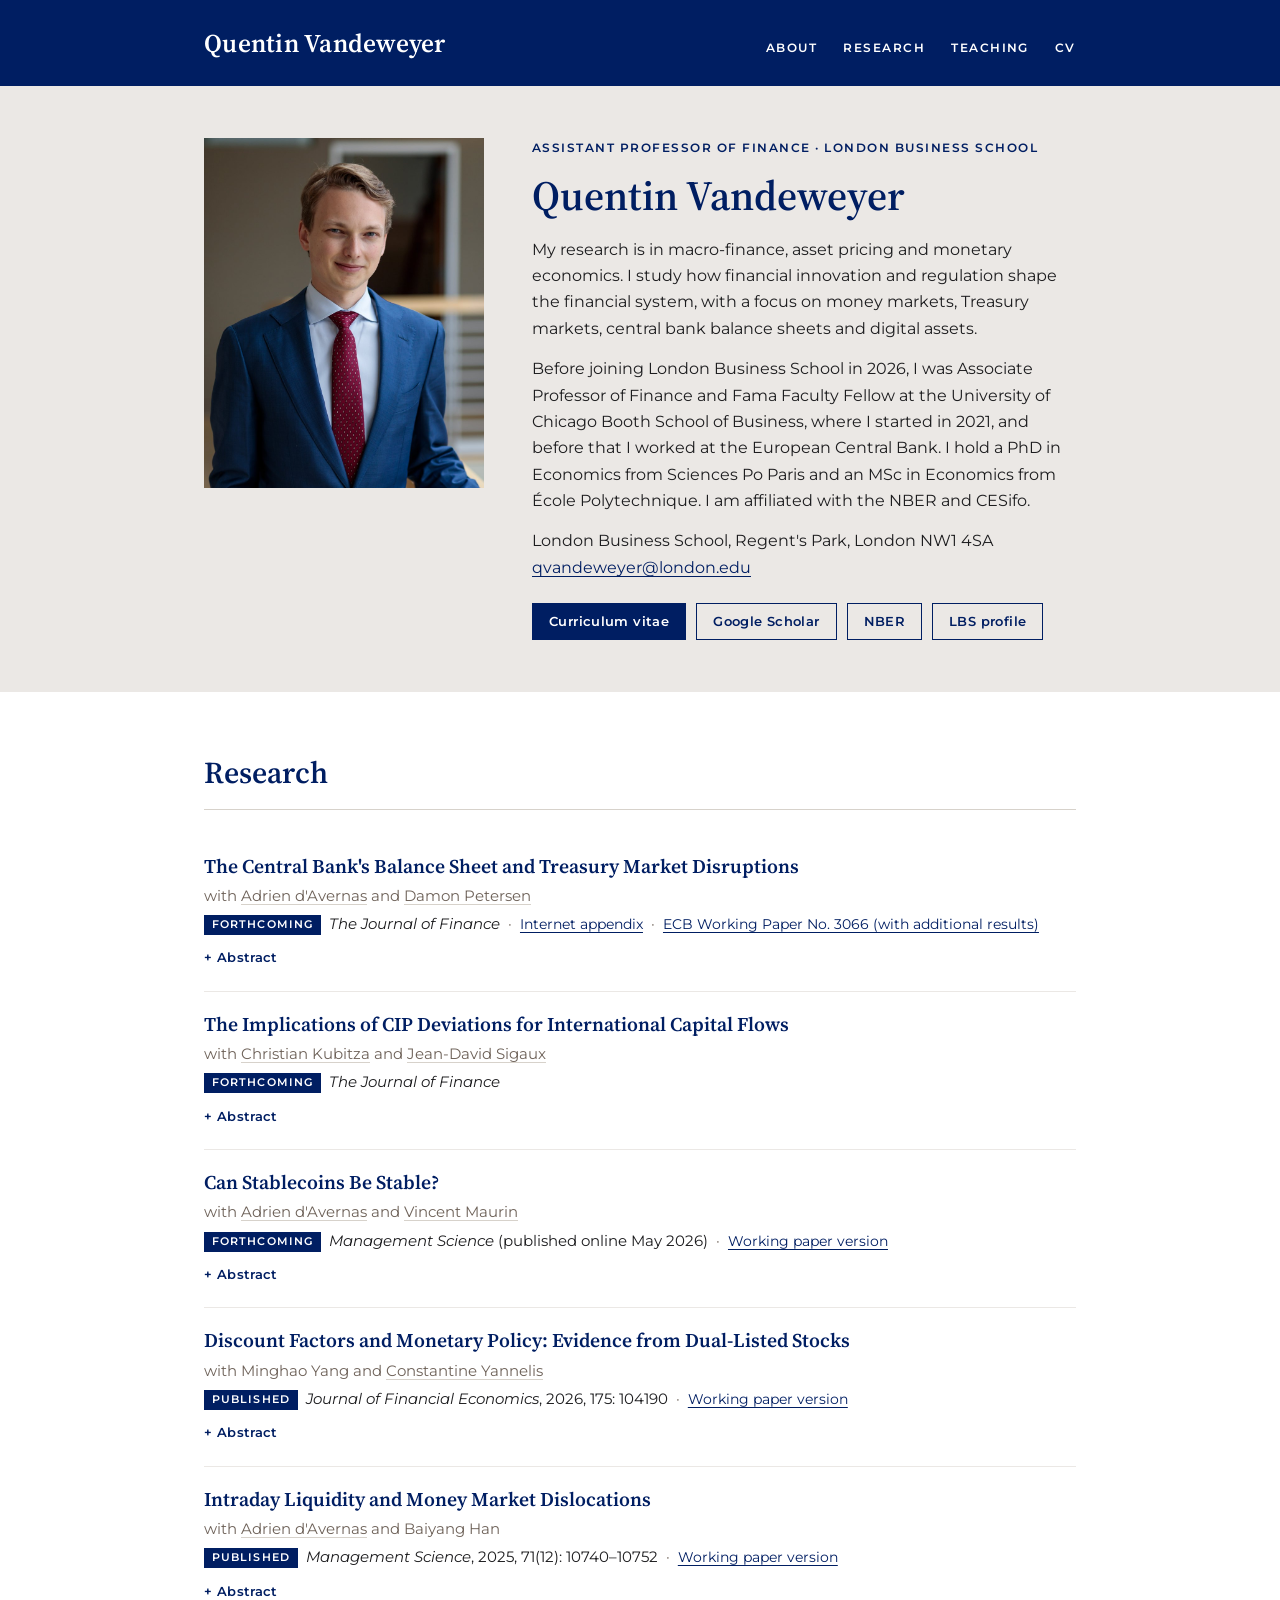
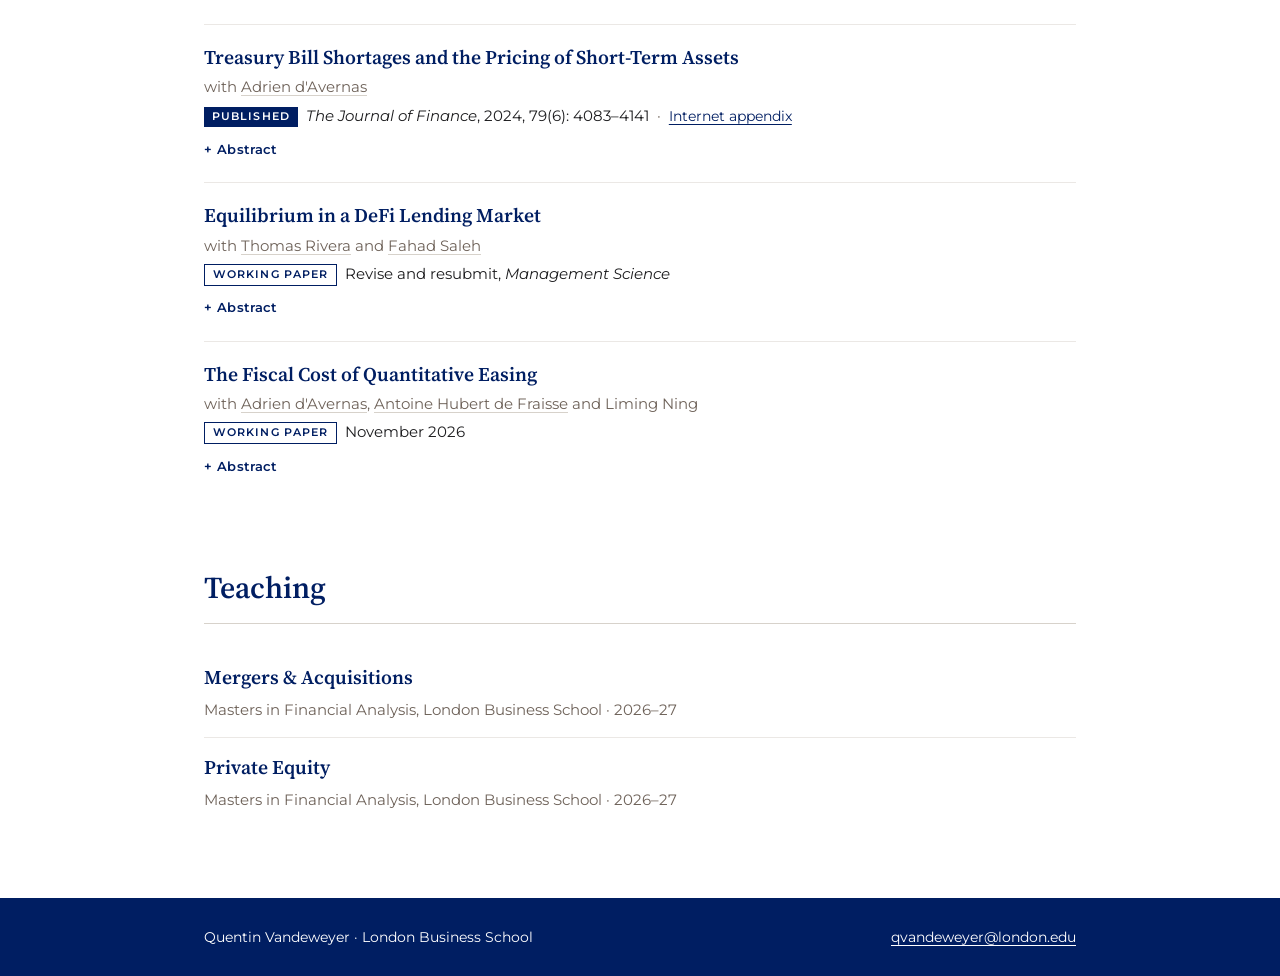
==== commit d0900402: "update: Fiscal Cost of QE, November 2026 draft (RFS submission version); CV date Co-Authored-By: Cla" ====
--- a/index.html
+++ b/index.html
@@ -85,7 +85,7 @@
     <li class="paper">
       <h3><a href="https://doi.org/10.1016/j.jfineco.2025.104190">Discount Factors and Monetary Policy: Evidence from Dual-Listed Stocks</a></h3>
       <p class="authors">with Minghao Yang and <a href="https://www.econ.cam.ac.uk/people/academic/constantine-yannelis">Constantine Yannelis</a></p>
-      <p class="status"><span class="tag">Published</span><em>Journal of Financial Economics</em>, 2026, 175: 104190<span class="sep">&middot;</span><a class="extra" href="papers/dual_listed_jul2025.pdf">Working paper version</a></p>
+      <p class="status"><span class="tag">Published</span><em>Journal of Financial Economics</em>, 2026, 175: 104190<span class="sep">&middot;</span><a class="extra" href="papers/dual_listed_aug2025.pdf">Working paper version</a></p>
       <details>
         <summary>Abstract</summary>
         <p>This paper studies the transmission of monetary policy to the stock market through investors&#x27; discount factors. To isolate this channel, we investigate the effect of US monetary policy surprises on the ratio of prices of the same stock listed simultaneously in Hong Kong and Mainland China. We identify a strong discount rate channel driven exclusively by cycle-amplifying surprises, defined as rate cuts during easing cycles and surprise hikes during tightening cycles. A 100 basis point of such cycle-amplifying surprise induces a 30 basis point change in the price ratio within five days.</p>
@@ -113,7 +113,7 @@
     </li>
 
     <li class="paper">
-      <h3><a href="https://papers.ssrn.com/sol3/papers.cfm?abstract_id=4389890">Equilibrium in a DeFi Lending Market</a></h3>
+      <h3><a href="papers/defi_lending_sep2026.pdf">Equilibrium in a DeFi Lending Market</a></h3>
       <p class="authors">with <a href="https://sites.google.com/site/thomasjriveraecon/home">Thomas Rivera</a> and <a href="https://www.fahadsaleh.com/">Fahad Saleh</a></p>
       <p class="status"><span class="tag wp">Working paper</span>Revise and resubmit, <em>Management Science</em></p>
       <details>
@@ -123,12 +123,12 @@
     </li>
 
     <li class="paper">
-      <h3><a href="papers/fiscal_cost_qe_jul2026.pdf">The Fiscal Cost of Quantitative Easing</a></h3>
+      <h3><a href="papers/fiscal_cost_qe_nov2026.pdf">The Fiscal Cost of Quantitative Easing</a></h3>
       <p class="authors">with <a href="https://www.adriendavernas.com/">Adrien d&#x27;Avernas</a>, <a href="https://antoinehubertdefraisse.github.io/">Antoine Hubert de Fraisse</a> and Liming Ning</p>
-      <p class="status"><span class="tag wp">Working paper</span>July 2026</p>
+      <p class="status"><span class="tag wp">Working paper</span>November 2026</p>
       <details>
         <summary>Abstract</summary>
-        <p>Quantitative easing (QE) shortens the duration of the consolidated public balance sheet, swapping long-term government bonds for short, floating-rate liabilities and shifting interest-rate risk onto taxpayers. In segmented bond markets this transfer can support real activity, but the state-contingent losses must be financed with distortionary taxes. We quantify the ex ante fiscal-efficiency cost by mapping forecasted QE-portfolio returns into expected tax deadweight losses. Across U.S. QE programs, the expected cost is 0.35% of GDP&mdash;below published output-effect estimates&mdash;with a conservative upper bound of 1.35%. Yet the distribution is wide: across programs, 95th-percentile losses sum to 6.65% of GDP.</p>
+        <p>Quantitative easing (QE) shortens the duration of the consolidated public balance sheet, swapping long-term government bonds for short, floating-rate liabilities and shifting interest-rate risk onto taxpayers. In segmented bond markets this transfer can support real activity, but the state-contingent losses must be financed with distortionary taxes. We quantify the ex ante fiscal-efficiency cost by mapping forecasted QE-portfolio returns into expected tax deadweight losses. Across U.S. QE programs, the expected cost is 0.35% of GDP&mdash;below published output-effect estimates&mdash;with a conservative bound of 1.35%. Yet the distribution is wide: across programs, 95th-percentile losses sum to 6.65% of GDP.</p>
       </details>
     </li>
 
